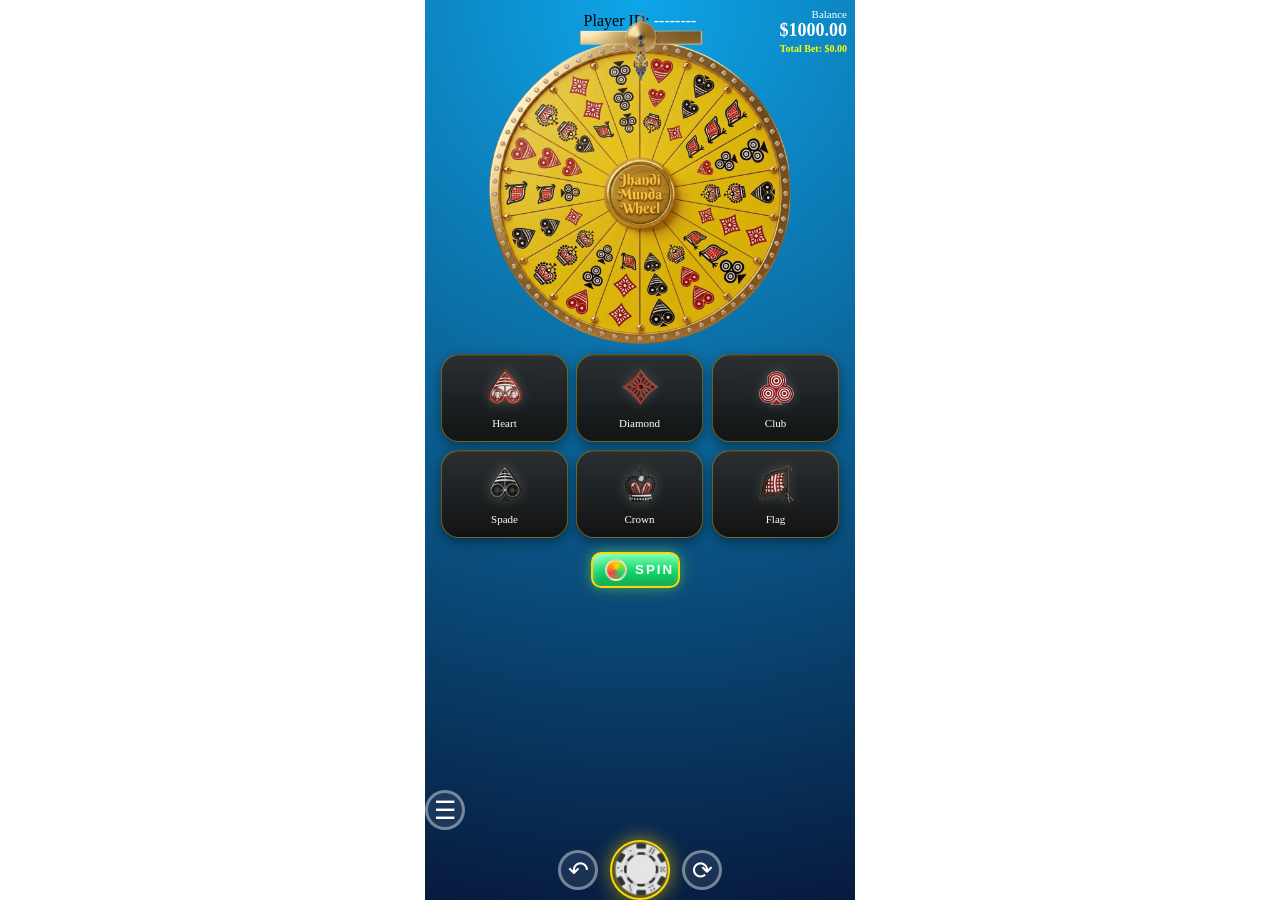
==== index.html @ 56bd4f76 "Update index.html" ====
<!DOCTYPE html>
<html lang="en">

<head>
<meta charset="UTF-8">
<meta name="viewport" content="width=device-width, initial-scale=1.0">

<title>Circle Board Game</title>

<link rel="stylesheet" href="wheel.css">
</head>

<body>

<div class="game-container">

    <!-- ========================
         💰 BALANCE SECTION
    ========================== -->
   <div class="balance-box">

    <span>Balance</span>

    <h2 id="balanceAmount">
        $1000.00
    </h2>

    <div id="totalBetDisplay">
        Total Bet: $0.00
    </div>

</div>

    <!-- ========================
         💰 user id $ total bet
    ========================== -->
    <div id="player-id">
    Player ID: <span id="playerIdValue">--------</span>
</div>
    


<!-- =========================
         🎰 WHEEL SECTION
    ========================== -->
<div class="wheel-wrapper">

    <img id="pointer" class="pointer-img" src="assets/pointer.png" alt="Pointer">

    <img id="wheel" class="wheel-img" src="assets/wheel.png" alt="Wheel">

    <div id="bubbleTrailLayer" class="bubble-trail-layer"></div>

    <div id="bonusBubbleLayer" class="bonus-overlay"></div>

    <div id="landingMultiplier" class="landing-multiplier"></div>

</div>

<!-- =========================
     🎯 SYMBOL BET TABLE
========================= -->
<div class="symbol-table">

    <div class="symbol-box" data-symbol="heart">
        <img src="assets/heart.png" alt="">
        <span>Heart</span>
        <div class="bet-amount"></div>
    </div>

    <div class="symbol-box" data-symbol="diamond">
        <img src="assets/diamond.png" alt="">
        <span>Diamond</span>
        <div class="bet-amount"></div>
    </div>

    <div class="symbol-box" data-symbol="club">
        <img src="assets/club.png" alt="">
        <span>Club</span>
        <div class="bet-amount"></div>
    </div>

    <div class="symbol-box" data-symbol="spade">
        <img src="assets/spade.png" alt="">
        <span>Spade</span>
        <div class="bet-amount"></div>
    </div>

    <div class="symbol-box" data-symbol="crown">
        <img src="assets/crown.png" alt="">
        <span>Crown</span>
        <div class="bet-amount"></div>
    </div>

    <div class="symbol-box" data-symbol="flag">
        <img src="assets/flag.png" alt="">
        <span>Flag</span>
        <div class="bet-amount"></div>
    </div>

</div>

<!-- =========================
     🎮 SPIN BUTTON
========================= -->
<div class="spin-section">
    <button id="spinBtn">

    <div class="wheel-icon"></div>

    <span class="btn-text">SPIN</span>

</button>
</div>

<!-- =========================
     🪙 CHIPS SECTION (PRO iGaming)
========================= -->


<!-- =========================
     🎮 BET TOOLBAR
========================= -->
<div class="bet-toolbar">

    <!-- MENU (independent) -->
    <div class="menu-holder">

        <button
            id="menuBtn"
            class="tool-icon"
            title="Menu"
        >
            ☰
        </button>

    </div>

    <!-- CENTER GROUP -->
    <div class="bet-center-group">

        <button
            id="undoBtn"
            class="tool-icon"
            title="Undo"
        >
            ↶
        </button>

    <div class="chips-wrapper">

        <div class="chips-container">

            <div class="chip default-chip" data-value="0.10">
                <img src="assets/chip_0.10c.png" alt="">
                <span>$0.10</span>
            </div>

            <div class="chip" data-value="0.20">
                <img src="assets/chip_20c.png" alt="">
                <span>$0.20</span>
            </div>

            <div class="chip" data-value="0.50">
                <img src="assets/chip_50c.png" alt="">
                <span>$0.50</span>
            </div>

            <div class="chip" data-value="1">
                <img src="assets/chip_1.png" alt="">
                <span>$1</span>
            </div>

            <div class="chip" data-value="2">
                <img src="assets/chip_2.png" alt="">
                <span>$2</span>
            </div>

            <div class="chip" data-value="5">
                <img src="assets/chip_5.png" alt="">
                <span>$5</span>
            </div>

        </div>

    </div>

    <button
        id="rebetBtn"
        class="tool-icon"
        title="Rebet"
    >
        ⟳
    </button>

 </div> <!-- bet-center-group -->

</div> <!-- bet
<!-- =========================
     MENU MODAL
========================= -->
<div id="menuModal" class="menu-modal">

    <div class="menu-box">

        <div class="menu-header">

            <span>MENU</span>

            <button id="closeMenuBtn">✖</button>

        </div>

        <div class="menu-grid">

            <div class="menu-card">
                <div class="icon">⚙️</div>
                <span>Settings</span>
            </div>

            <div class="menu-card">
                <div class="icon">📜</div>
                <span>History</span>
            </div>

            <div class="menu-card">
                <div class="icon">🎯</div>
                <span>How To Play</span>
            </div>

        </div>

    </div>

</div>
    
<!-- =========================
     📜 SCRIPTS
========================== -->

<audio id="chipSound" src="assets/chip.mp3"></audio>
<audio id="spinSound" src="assets/spin.mp3"></audio>
<audio id="tableSound" src="assets/table.mp3"></audio>
<audio id="spinButtonSound" src="assets/spinbutton.mp3"></audio>
<audio id="bubbleFlySound" src="assets/bubblebox.mp3"></audio>
<audio id="bubblebrustsound" src="assets/bubblebrust.mp3"></audio>
<audio id="bubbleLandSound" src="assets/bubble.mp3"></audio>
<audio id="bubbleWinSound" src="assets/bubblewin.mp3"></audio>
<script src="./gameEngine.js"></script>
<script src="./game.js"></script>

</body>
</html>
---- wheel.css ----
/* =====================================================
   🌐 DESIGN SYSTEM (GLOBAL TOKENS - iGAMING CORE)
====================================================== */

:root {

    /* =========================
       🎨 PRIMARY COLORS
    ========================= */

    --bg-dark: #071a3d;
    --bg-soft: #0ea5e9;

    --gold: #ffd700;
    --gold-dark: #c9a100;

    --text-main: #ffffff;
    --text-dim: rgba(255,255,255,0.7);

    /* =========================
       ✨ GLOW SYSTEM
    ========================= */

    --glow-gold-soft: rgba(255,215,0,0.25);
    --glow-gold-mid: rgba(255,215,0,0.45);
    --glow-gold-strong: rgba(255,215,0,0.75);

    --glow-dark: rgba(0,0,0,0.6);

    /* =========================
       🧱 SHADOW SYSTEM
    ========================= */

    --shadow-soft: 0 4px 12px rgba(0,0,0,0.4);
    --shadow-mid: 0 10px 25px rgba(0,0,0,0.6);
    --shadow-strong: 0 0 25px rgba(255,215,0,0.25);

    /* =========================
       📏 SPACING SYSTEM
    ========================= */

    --space-xs: 4px;
    --space-sm: 8px;
    --space-md: 12px;
    --space-lg: 20px;
    --space-xl: 32px;

    /* =========================
       🔘 BORDER RADIUS SYSTEM
    ========================= */

    --radius-sm: 6px;
    --radius-md: 12px;
    --radius-lg: 18px;
    --radius-round: 50%;

    /* =========================
       ⚡ ANIMATION SPEEDS
    ========================= */

    --fast: 0.15s;
    --normal: 0.25s;
    --slow: 0.6s;

    /* =========================
       🎮 Z-INDEX LAYER SYSTEM
    ========================= */

    --z-base: 1;
    --z-ui: 10;
    --z-overlay: 50;
    --z-top: 100;
}




/* ======================================================
   🧱 GAME SHELL / LAYOUT ENGINE (CASINO FRAME)
====================================================== */

.game-container {
    position: relative;

    width: 100%;
    max-width: 430px;
    height: 100dvh;

    margin: 0 auto;

    display: flex;
    flex-direction: column;
    align-items: center;

    justify-content: flex-start;

    padding: var(--space-md);

    overflow: hidden;

    background: radial-gradient(
        circle at top,
        var(--bg-soft),
        var(--bg-dark)
    );

    box-sizing: border-box;
}

/* =========================
   📐 MAIN GAME STAGE (WHEEL AREA WRAPPER)
========================= */

.game-stage {
    width: 100%;
    position: relative;

    display: flex;
    flex-direction: column;
    align-items: center;

    margin-top: var(--space-sm);
}

/* =========================
   🎯 CENTER GAME ZONE (WHEEL + POINTER)
========================= */

.game-center {
    position: relative;

    width: 100%;

    display: flex;
    justify-content: center;
    align-items: center;

    margin-top: var(--space-md);
    margin-bottom: var(--space-lg);
}

/* =========================
   🎮 ACTION ZONE (TABLE + SPIN AREA)
========================= */

.game-action {
    width: 100%;

    display: flex;
    flex-direction: column;
    align-items: center;

    gap: var(--space-md);
}

/* =========================
   📱 SAFE MOBILE LAYER (NO SCROLL CASINO LOCK)
========================= */

html,
body {

    width: 100%;

    height: 100%;
   min-height: 100dvh;
    margin: 0;
   
  overflow-x: hidden;

    overflow-y: hidden;

    touch-action: none;

}
<!-- ========================
         💰 user id $ total bet
    ========================== -->
#player-id {

    position: absolute;

    top: 8px;

    left: 8px;

    font-size: 10px;

    font-weight: bold;

    color: yellow;

    z-index: 9999;

    user-select: none;

}

#playerIdValue {

    color: #ffffff;

}


/* =========================
   🎯 OVERLAY SAFE ZONE (FOR FUTURE UI)
========================= */

.ui-overlay {
    position: absolute;
    inset: 0;

    pointer-events: none;

    z-index: var(--z-overlay);
}




/* =========================
   🎲 TABLE ESCTION
========================= */

.symbol-table {
    width: 95%;

    display: grid;
    grid-template-columns: repeat(3, 1fr);
    gap: var(--space-sm);

    margin-top: 0;
    margin-bottom: 12px;

    padding-top: 0;
}

.symbol-box {
    position: relative;

    background: linear-gradient(
        180deg,
        rgba(45,45,45,0.95),
        rgba(18,18,18,0.98)
    );

    border: 1px solid rgba(255,215,0,0.35);
    border-radius: var(--radius-lg);

    padding: var(--space-md);

    text-align: center;
    cursor: pointer;

    overflow: visible;
    isolation: isolate;

    transition: all var(--normal) ease;

    box-shadow:
        var(--shadow-soft),
        inset 0 1px 0 rgba(255,255,255,0.08);
}

/* =========================
   ✨ LIGHT SWEEP EFFECT (CASINO PREMIUM FEEL)
========================= */

.symbol-box::before {
    content: "";

    position: relative;
    top: 0;
    left: -130%;
   overflow: hidden;

    width: 60%;
    height: 100%;

    background: linear-gradient(
        90deg,
        transparent,
        rgba(255,255,255,0.18),
        transparent
    );

    transition: all 0.6s ease;
}

.symbol-box:hover::before {
    left: none;
}

/* =========================
   🎯 SYMBOL ICON
========================= */

.symbol-box img {
    width: 42px;
    height: 42px;

    object-fit: contain;

    filter: drop-shadow(0 0 6px rgba(255,255,255,0.2));
}
/* =========================
   SPIN BUTTON LOCK UNLOCK 
========================= */
/* বাটন লক হলে শুধু ভেতরের ব্যাকগ্রাউন্ড লাল হবে */
.btn-locked {
    /* এটি নিশ্চিত করবে শুধু ভেতরের ব্যাকগ্রাউন্ড কালার চেঞ্জ হবে */
    background-color: red !important; 
    
    /* ব্যাকগ্রাউন্ড ইমেজ বা গ্রেডিয়েন্ট থাকলে সেটিও মুছে ফেলবে যাতে সলিড রেড দেখায় */
    background-image: none !important; 
    
}

/* =========================
   🏷 TEXT LABEL
========================= */

.symbol-box span {
    display: block;
    margin-top: var(--space-xs);

    font-size: 11px;
    color: var(--text-main);
}

/* =========================
   🔥 HOVER STATE (CASINO LIFT EFFECT)
========================= */

.symbol-box:hover {
    transform: translateY(-2px) scale(1.03);

    border-color: rgba(255,215,0,0.75);

    box-shadow:
        0 0 18px var(--glow-gold-mid),
        0 0 30px var(--glow-gold-soft);
}

/* =========================
   💎 ACTIVE BET STATE (SELECTED BOX)
========================= */

.symbol-box.active {
    background: linear-gradient(
        180deg,
        rgba(255,215,0,0.18),
        rgba(255,180,0,0.08)
    );

    border-color: var(--gold);

    transform: scale(1.05);

    box-shadow:
        0 0 22px var(--glow-gold-strong),
        0 0 40px var(--glow-gold-soft);
}

/* =========================
   💰 BET MARKER (CHIP DISPLAY ON BOX)
========================= */

.bet-amount {
    position: absolute;
    top: 6px;
    left: 6px;

    z-index: 100;

    font-size: 24px;
    font-weight: bold;

    color: gold;

    pointer-events: none;
}
/* ======================================================
   🪙 CHIP SYSTEM — MENU SECTION 
====================================================== */
.bet-toolbar {

    position: fixed;

    left: 0;

    right: 0;

    bottom: max(10px, env(safe-area-inset-bottom));

}

.menu-holder {

    flex-shrink: 0;

    margin-right: 20px;

}

.bet-center-group {
   position: relative;
   top: 10px;

    display: flex;

    flex-direction: row;

    align-items: center;

    justify-content: center;

}

.tool-icon {

    width: 40px;
    height: 40px;

    border-radius: 50%;

    border: 3px solid rgba(255,255,255,.40);

    background: rgba(255,255,255,.08);

    color: #fff;

    font-size: 25px;

    display: flex;
    align-items: center;
    justify-content: center;

    cursor: pointer;

    flex-shrink: 0;

}

#menuBtn {

    margin-right: 40px;

}

#undoBtn {

    margin-right: 12px;

}

#rebetBtn {

    margin-left: 12px;

}
/* চিপস র্যাপার পজিশন */

.menu-modal {

    position: fixed;

    inset: 0;

    z-index: 99999;

    pointer-events: none;

}


.menu-modal.active {

    pointer-events: auto;

}

.menu-modal.active .menu-box {

    opacity: 1;

    transform: translateY(0);

}
.menu-box {

    position: absolute;

    bottom: 80px;

    left: 10px;

    width: 300px;

    max-width: 90vw;

    min-height: 180px;

    padding: 15px;

    padding-bottom: 30px;

    box-sizing: border-box;

    border-radius: 16px;

    background:
        linear-gradient(
            180deg,
            #FFD95A 0%,
            #F5C842 45%,
            #DFAF1F 100%
        );

    border:
        2px solid #FFE27A;

    box-shadow:
        0 0 15px rgba(255,215,0,.25),
        inset 0 1px 0 rgba(255,255,255,.45);

    overflow: hidden;

    opacity: 0;

    transform: translateY(30px);

    transition:
        opacity .25s ease,
        transform .25s ease;

}


.menu-grid{
    display:flex;
    flex-direction:row;
    gap:10px;
    justify-content:center;
}
/* MENU CARD START */

.menu-card {

    width: 70px;

    height: 70px;

    border-radius: 12px;

    background:
        linear-gradient(
            180deg,
            #2B2B2B 0%,
            #1A1A1A 100%
        );

    border:
        1px solid rgba(255,255,255,.12);

    box-shadow:

        inset 0 1px 0
        rgba(255,255,255,.08),

        0 2px 6px
        rgba(0,0,0,.35);

    display: flex;

    flex-direction: column;

    align-items: center;

    justify-content: center;

    text-align: center;

    flex-shrink: 0;

    cursor: pointer;

    transition:
        transform .2s ease,
        background .2s ease;

}

.menu-card:hover {

    transform: translateY(-2px);

    background:
        linear-gradient(
            180deg,
            #3A3A3A 0%,
            #222222 100%
        );

}

.menu-card .icon {

    font-size: 24px;

    color: #FFD95A;

    margin-bottom: 4px;

}

.menu-card span {

    color: #FFFFFF;

    font-size: 11px;

    font-weight: 600;

    line-height: 1.1;

}
.menu-header {

    display: flex;

    align-items: center;

    justify-content: center;

    position: relative;

    margin-bottom: 15px;

}

.menu-header span {

    color: #222;

    font-size: 18px;

    font-weight: 700;

}
/* MENU CARD CLOSE */
#closeMenuBtn {

    width: 32px;

    height: 32px;

    border: none;

    border-radius: 50%;

    background:
        rgba(255,255,255,.1);

    color: white;

    cursor: pointer;

}

/* ======================================================
   🪙 CHIP SYSTEM — PHYSICS SPRING (FINAL)
====================================================== */
.chips-wrapper {

    position: relative;

    display: flex;

    justify-content: center;

    align-items: center;

    flex-shrink: 0;
    z-index: 9999;

}


/* মেইন চিপস কন্টেইনার (ডিফল্ট অবস্থায় চিপগুলো একটার নিচে আরেকটা লুকিয়ে থাকবে) */
.chips-container {
    position: relative;
    width: 60px;
    height: 60px;
}
.chip img {
    width: 100%;
    height: 100%;
    object-fit: contain; /* ইমেজ গোল শেপ ধরে রাখবে, চ্যাপ্টা হবে না */
    display: block;
}

/* প্রতিটি চিপের কমন স্টাইল ও স্প্রিং ট্রানজিশন */
.chip {
    position: absolute;
    top: 0;
    left: 0;
    width: 100%;
    height: 100%;
    cursor: pointer;
    transition: transform 0.5s cubic-bezier(0.175, 0.885, 0.32, 1.275), opacity 0.3s;
    opacity: 0;
    pointer-events: none; /* বন্ধ থাকা অবস্থায় ক্লিক নেওয়া বন্ধ */
    z-index: 1;
}

/* ডিফল্ট চিপ (যা সবসময় দেখা যাবে এবং সবার উপরে থাকবে) */
.chip.default-chip {
    opacity: 1;
    pointer-events: auto;
    z-index: 10;
}

/* কন্টেইনার যখন OPEN (ক্লিক করার পর) হবে - চিপগুলো সেমি-সার্কেলে ছড়িয়ে যাবে */
.chips-container.open .chip {
    opacity: 1;
    pointer-events: auto;
}

/* ==================================================== */
/* 🪙 PRESTIGE 7-STATE SPRING CHIP FAN (TOTAL FIX)      */
/* ==================================================== */

/* ২. চিপের ডিজাইন ও এনিমেশন */
.chips-container .chip.default-chip,
.chips-container.open .chip.default-chip {
    width: 100%; /* কন্টেইনার অনুযায়ী সাইজ বড় হবে */
    height: 100%;
    transform: translate(0, 0) rotate(0deg) !important;
    z-index: 10;
    transition: transform 0.4s cubic-bezier(0.175, 0.885, 0.32, 1.275);
    
    /* গোল্ডেন বর্ডার ও গ্লোইং ইফেক্ট */
    outline: 2px solid gold;
    outline-offset: -2px;
    border-radius: 50%;
    filter: drop-shadow(0px 0px 10px rgba(255, 215, 0, 0.7));
    animation: goldenPulse 2s infinite alternate;
}

/* গোল্ডেন পালস এনিমেশন (একদম হালকা এবং প্রিমিয়াম লুক দেবে) */
@keyframes goldenPulse {
    from {
        filter: drop-shadow(0px 0px 5px rgba(255, 215, 0, 0.5));
    }
    to {
        filter: drop-shadow(0px 0px 15px rgba(255, 215, 0, 0.9));
    }
}

/* ২. ফ্যান ওপেন হলে পিওর স্প্রিং অ্যানিমেশন (সবগুলো চিপের জন্য) */
/* কোনো মিলি-সেকেন্ড ডিলে ছাড়া সব চিপ একসাথে নিচ থেকে স্প্রিংয়ের মতো উপরে ডানা মেলবে */
.chips-container.open .chip:not(.default-chip) {
    animation: springFanOpen 0.5s cubic-bezier(0.175, 0.885, 0.32, 1.275) both;
    transition: transform 0.3s ease, z-index 0.1s ease;
}

/* ৩. গুগল গাইডলাইন অনুযায়ী মোট ৭টি চাইল্ড স্টেটের নিখুঁত ডিস্ট্রিবিউশন */
/* এর ফলে সোয়াপিংয়ের সময় কোনো ঘর খালি থাকবে না এবং ৭টি স্টেটই সুরক্ষিত থাকবে */

/* স্লট ১: চরম বামে */
.chips-container.open .chip:nth-child(2) {
    transform: translate(-50px, 12px) rotate(-15deg) !important;
}

/* স্লট ২: মাঝামাঝি বামে */
.chips-container.open .chip:nth-child(3) {
    transform: translate(-40px, -30px) rotate(-20deg) !important;
}

/* স্লট ৩: সোজা উপরে (ওভারল্যাপ এড়াতে সামান্য এক্স-অক্ষ সরানো ও দূরত্ব কমানো হয়েছে) */
.chips-container.open .chip:nth-child(4) {
    transform: translate(7px, -50px) rotate(0deg) !important;
}

/* স্লট ৪: মাঝামাঝি ডানে */
.chips-container.open .chip:nth-child(5) {
    transform: translate(50px, -30px) rotate(20deg) !important;
}
/* স্লট ۵: চরম ডানে */
.chips-container.open .chip:nth-child(6) {
    transform: translate(70px, 12px) rotate(15deg) !important;
}

/* স্লট ৬: এক্সট্রা ব্যাকআপ স্টেট (সোয়াপিং সেফটি চাইল্ড) */
.chips-container.open .chip:nth-child(7) {
    transform: translate(0px, -80px) rotate(0deg) !important;
}


/* ==================================================== */
/* 🎥 পিওর স্প্রিং ফ্যান ওপেন অ্যানিমেশন ফ্রেম            */
/* ==================================================== */
@keyframes springFanOpen {
    0% {
        opacity: 0;
        /* ফ্যান খোলার মুহূর্তে চিপগুলো মেইন ডিফল্ট চিপের ভেতর (0,0) থেকে জন্ম নেবে */
        transform: translate(0, 0) scale(0.3) rotate(0deg); 
    }
    70% {
        /* স্প্রিং এফেক্ট দেওয়ার জন্য চিপগুলো সামান্য একটু বড় হয়ে পপ-আপ করবে */
        scale: 1.08;
    }
    100% {
        opacity: 1;
        scale: 1;
        /*এখানে এসে চিপগুলো উপরে দেওয়া তাদের নিজ নিজ translate পজিশন ও অ্যাঙ্গেলে লক হয়ে যাবে */
    }
}


/* ==================================================== */
/* 🖱️ চিপ হোভার এফেক্ট (অ্যানিমেশন বা পজিশন ভাঙবে না)   */
/* ==================================================== */
.chips-container.open .chip:not(.default-chip):hover {
    z-index: 15;
}
.chips-container.open .chip:nth-child(2):hover {
    transform: translate(-50px, 12px) rotate(-15deg) scale(1.03) !important;
}

.chips-container.open .chip:nth-child(3):hover {
    transform: translate(-40px, -30px) rotate(-20deg) scale(1.03) !important;
} 

.chips-container.open .chip:nth-child(4):hover {
    transform: translate(7px, -50px) rotate(0deg) scale(1.03) !important;
}

.chips-container.open .chip:nth-child(5):hover {
    transform: translate(50px, -30px) rotate(20deg) scale(1.03) !important;
}

.chips-container.open .chip:nth-child(6):hover {
    transform: translate(70px, 12px) rotate(15deg) scale(1.03) !important;
}

.chips-container.open .chip:nth-child(7):hover {
    transform: translate(0px, -80px) rotate(0deg) scale(1.03) !important;
}

/* ডিফল্ট চিপ হোভার */
.chip.default-chip:hover {
    transform: scale(1.1) !important;
    z-index: 12;
}
/* ======================================================
   🪙 CHIP SYSTEM GLOWING EFFECT 
====================================================== */

/* ======================================================
   🪙 CHIP SYSTEM END
====================================================== */





/* ======================================================
   🎮 FINAL CASINO SPIN BUTTON (STABLE VERSION)
====================================================== */

#spinBtn {

    width: 92%;
    height: 36px;

    box-sizing: border-box;

    display: flex;
    align-items: center;
    justify-content: flex-start;

    gap: 8px;
    padding: 0 12px;

    position: relative;
    overflow: hidden;

    border-radius: 10px;

    border: 2px solid #ffd700;

    /* 🟢 DEFAULT GREEN STATE */
    background: linear-gradient(
        180deg,
        #7dffb3 0%,
        #18d96e 50%,
        #0ca84f 100%
    );

    color: #fff;

    font-weight: 900;
    letter-spacing: 2px;
    text-transform: uppercase;

    cursor: pointer;

    /* FIX: prevent size change */
    min-height: 36px;
    max-height: 36px;
    line-height: 36px;

    transition: all .25s ease;

    /* premium glow */
    box-shadow:
        0 0 10px rgba(0,255,120,.35),
        0 0 18px rgba(255,215,0,.25),
        inset 0 0 6px rgba(255,255,255,.15);
}

/* ======================================================
   🎡 WHEEL ICON (ALWAYS VISIBLE + ALWAYS SPINNING)
====================================================== */

.wheel-icon {

    width: 18px;
    height: 18px;

    flex-shrink: 0;

    border-radius: 50%;

    background: conic-gradient(
        #ffd700,
        #18d96e,
        #ff4040,
        #ffd700
    );

    border: 2px solid rgba(255,255,255,.6);

    animation: wheelSpin 1.2s linear infinite;

    display: flex;
    align-items: center;
    justify-content: center;
}

@keyframes wheelSpin {
    100% {
        transform: rotate(360deg);
    }
}

/* ======================================================
   ✨ GOLD SHINE EFFECT
====================================================== */

#spinBtn::before {

    content: "";

    position: absolute;

    top: -50%;
    left: -40%;

    width: 50%;
    height: 200%;

    background: linear-gradient(
        90deg,
        transparent,
        rgba(255,215,0,.35),
        rgba(255,255,255,.2),
        transparent
    );

    transform: rotate(25deg);

    animation: goldShine 3s linear infinite;
}

@keyframes goldShine {
    from { left: -40%; }
    to { left: 130%; }
}

/* ======================================================
   🔴 LOCKED STATE (ONLY COLOR CHANGE)
====================================================== */

#spinBtn.locked {

    background: linear-gradient(
        180deg,
        #ff8b8b 0%,
        #ff4040 50%,
        #c60000 100%
    );

    cursor: not-allowed;

    box-shadow:
        0 0 12px rgba(255,0,0,.4),
        0 0 20px rgba(255,0,0,.25),
        inset 0 0 6px rgba(255,255,255,.1);
}



/* ======================================================
   🎡 WHEEL ENGINE (CASINO ROTATION SYSTEM)
====================================================== */

.wheel-wrapper {
    position: relative;

    width: 320px;
    height: 320px;   /* 🔥 FIXED HEIGHT */
   border: none;

  margin-bottom: 0;
padding-bottom: 0;
   line-height: 0;
    display: flex;
    justify-content: center;
    align-items: center;
}
/* =========================
   🎡 WHEEL IMAGE CORE
========================= */
.wheel-img {

    width: 100%;
    height: 100%;

    display: block;

    object-fit: contain;

    transform-origin: center center;

    backface-visibility: hidden;

    transition: none;

    will-change: transform;
}


/* =========================
   🎯 WWEEL SECTION)
========================= */

.wheel-center-hub {
    position: absolute;
    top: 50%;
    left: 50%;

    transform: translate(-50%, -50%);

    width: 70px;
    height: 70px;

    border-radius: 50%;

    background: #111827;

    border: 3px solid var(--gold);

    display: flex;
    justify-content: center;
    align-items: center;

    font-size: 12px;

    z-index: var(--z-ui);

    box-shadow: 0 0 15px var(--glow-gold-mid);
}



/* =========================
   🎯 POINTER (CASINO INDICATOR FIXED)
========================= */

.pointer-img {
    position: absolute;

    top: -55px;
    left: 50%;

    transform: translateX(-50%);

    width: 160px;
    height: auto;

    z-index: var(--z-top);

    pointer-events: none;   
}

/* =========================
   ✨ WHEEL GLOW HALO EFFECT
========================= */

.wheel-wrapper::after {
    content: "";

    position: absolute;

    left: 50%;
    top: 50%;

    transform: translate(-50%, -50%);

    width: 140px;
    height: 140px;

    background: radial-gradient(
        circle,
        var(--glow-gold-mid),
        transparent 70%
    );

    filter: blur(18px);

    z-index: 0;

    pointer-events: none;
}

/* =========================
   🎡 WHEEL ENGINE END
====================================================== */




/* ======================================================
   💰 HUD / PLAYER STATE ENGINE (CASINO DISPLAY UI)
====================================================== */

.balance-box {

    position: absolute;

    top: 8px;

    right: 8px;

    text-align: right;

}

.balance-box span {

    display: block;

    font-size: 11px;

    color: #ffffff;

}

#balanceAmount {

    margin: 0;

    font-size: 18px;

    font-weight: bold;

    color: #ffffff;

}

#totalBetDisplay {

    margin-top: 2px;

    font-size: 10px;

    font-weight: bold;

    color: yellow;

}
/* =========================
   💎 WIN / LOSS FEEDBACK HUD (FUTURE READY)
========================= */

.win-popup {
    position: absolute;
    top: 60px;
    left: 50%;

    transform: translateX(-50%);

    padding: 10px 18px;

    border-radius: var(--radius-md);

    background: rgba(0,0,0,0.7);

    border: 1px solid var(--gold);

    color: var(--gold);

    font-weight: bold;

    box-shadow: 0 0 20px var(--glow-gold-soft);

    opacity: 0;
    pointer-events: none;

    transition: all var(--normal) ease;
}

/* ACTIVE STATE (FOR JS CONTROL) */
.win-popup.show {
    opacity: 1;
    transform: translateX(-50%) translateY(10px);
}

/* =========================
   📊 HUD OVERLAY SAFE LAYER
========================= */

.ui-overlay {
    position: absolute;
    inset: 0;

    pointer-events: none;

    z-index: var(--z-overlay);
}





/* ======================================================
   🔊 AUDIO VISUAL FEEDBACK LAYER (UI FEEL SYSTEM)
====================================================== */

/* =========================
   🎰 GLOBAL UI INTERACTION FEEL
========================= */

.ui-click {
    transform: scale(0.98);
    transition: transform 0.08s ease;
}

/* =========================
   🪙 CHIP CLICK FEEDBACK
========================= */

.chip-clicked {
    animation: chipPop 0.25s ease;
}

@keyframes chipPop {
    0% {
        transform: scale(1);
    }
    50% {
        transform: scale(1.2);
        box-shadow: 0 0 18px rgba(255,215,0,0.6);
    }
    100% {
        transform: scale(1.1);
    }
}

/* =========================
   🎮 SPIN BUTTON CLICK FEEDBACK
========================= */

.spin-clicked {
    animation: spinPress 0.18s ease;
}

@keyframes spinPress {
    0% {
        transform: translateY(0px) scale(1);
    }
    50% {
        transform: translateY(4px) scale(0.96);
    }
    100% {
        transform: translateY(0px) scale(1);
    }
}

/* =========================
   🎡 WHEEL SPIN AUDIO STATE HOOK
========================= */

.wheel-spinning {
    filter: brightness(1.1) contrast(1.05);
}

/* =========================
   💰 BALANCE CHANGE FEEDBACK
========================= */

.balance-flash {
    animation: balanceFlash 0.5s ease;
}

/* reuse safe animation */
@keyframes balanceFlash {
    0% {
        color: var(--gold);
        transform: scale(1);
    }
    50% {
        color: #fff;
        transform: scale(1.06);
    }
    100% {
        color: var(--gold);
        transform: scale(1);
    }
}

/* =========================
   🔊 SAFE AUDIO STATE CLASS (JS CONTROL READY)
========================= */

.audio-on {
    /* placeholder for future mute/unmute UI state */
}

.audio-off {
    opacity: 0.5;
    filter: grayscale(1);
}

/* ======================================================
   🔊 AUDIO VISUAL FEEDBACK LAYER END
====================================================== */




/* ======================================================
   ✨ ANIMATION ENGINE (CASINO FX LAYER)
====================================================== */

/* =========================
   🌟 CORE ATMOSPHERE FX (GLOW SYSTEM)
========================= */

@keyframes goldPulse {
    0%, 100% {
        box-shadow: 0 0 10px rgba(255,215,0,0.2);
    }
    50% {
        box-shadow: 0 0 25px rgba(255,215,0,0.6);
    }
}

/* =========================
   🎯 WIN HIGHLIGHT FX
========================= */

@keyframes winFlash {
    0% {
        transform: scale(1);
        box-shadow: 0 0 0 rgba(255,215,0,0);
    }
    50% {
        transform: scale(1.08);
        box-shadow: 0 0 30px rgba(255,215,0,0.8);
    }
    100% {
        transform: scale(1);
        box-shadow: 0 0 10px rgba(255,215,0,0.3);
    }
}

/* =========================
   🪙 CHIP SELECTION FX
========================= */

@keyframes chipSelect {
    0% {
        transform: scale(1);
    }
    50% {
        transform: scale(1.18);
    }
    100% {
        transform: scale(1.15);
    }
}


/* =========================
   💰 BALANCE FEEDBACK FX
========================= */

@keyframes balanceFlash {
    0% {
        color: var(--gold);
        transform: scale(1);
    }
    50% {
        color: #fff;
        transform: scale(1.05);
    }
    100% {
        color: var(--gold);
        transform: scale(1);
    }
}

.balance-update {
    animation: balanceFlash 0.5s ease;
}

/* =========================
   ✨ TABLE LIGHT SWEEP FX
========================= */

@keyframes lightSweep {
    0% {
        transform: translateX(-120%);
        opacity: 0;
    }
    50% {
        opacity: 1;
    }
    100% {
        transform: translateX(120%);
        opacity: 0;
    }
}

/* =========================
   🔥 BUTTON PRESS GLOW
========================= */

.spin-section button.glow {
    box-shadow: 0 0 25px rgba(255,215,0,0.6);
}

/* ======================================================
   ✨ ANIMATION ENGINE END
====================================================== */





/* ======================================================
   📊 GAME STATE VISUAL FEEDBACK (WIN / LOSS FX)
====================================================== */

/* =========================
   💰 WIN STATE FX
========================= */

.state-win {
    animation: winPulse 0.6s ease-in-out;
    color: var(--gold);
}

@keyframes winPulse {
    0% {
        transform: scale(1);
        text-shadow: 0 0 0 rgba(255,215,0,0);
    }
    50% {
        transform: scale(1.1);
        text-shadow: 0 0 20px rgba(255,215,0,0.8);
    }
    100% {
        transform: scale(1);
        text-shadow: 0 0 10px rgba(255,215,0,0.4);
    }
}

/* =========================
   ❌ LOSS STATE FX
========================= */

.state-loss {
    animation: lossShake 0.4s ease;
    color: #ff4d4d;
}

@keyframes lossShake {
    0% { transform: translateX(0); }
    25% { transform: translateX(-4px); }
    50% { transform: translateX(4px); }
    75% { transform: translateX(-3px); }
    100% { transform: translateX(0); }
}

/* =========================
   ⚪ NEUTRAL STATE (NO WIN)
========================= */

.state-neutral {
    opacity: 0.85;
    filter: grayscale(10%);
}

/* =========================
   💥 RESULT POPUP (CASINO STYLE)
========================= */

.result-popup {
    position: absolute;
    top: 50px;
    left: 50%;

    transform: translateX(-50%);

    padding: 10px 18px;

    border-radius: 12px;

    font-weight: bold;

    background: rgba(0,0,0,0.75);

    border: 1px solid var(--gold);

    color: var(--gold);

    box-shadow: 0 0 25px rgba(255,215,0,0.4);

    opacity: 0;
    pointer-events: none;

    transition: all 0.3s ease;
}

.result-popup.show {
    opacity: 1;
    transform: translateX(-50%) translateY(10px);
}

/* =========================
   🔥 WIN FLASH SCREEN EFFECT (OPTIONAL GLOBAL)
========================= */

.screen-win {
    animation: screenFlashWin 0.5s ease;
}

@keyframes screenFlashWin {
    0% {
        background: rgba(0,0,0,0.8);
    }
    50% {
        background: rgba(255,215,0,0.08);
    }
    100% {
        background: rgba(0,0,0,0.8);
    }
}

/* =========================
   ❌ LOSS SCREEN EFFECT
========================= */

.screen-loss {
    animation: screenFlashLoss 0.4s ease;
}

@keyframes screenFlashLoss {
    0% {
        background: rgba(0,0,0,0.8);
    }
    50% {
        background: rgba(255,0,0,0.08);
    }
    100% {
        background: rgba(0,0,0,0.8);
    }
}

/* ======================================================
   📊 GAME STATE VISUAL FEEDBACK END
====================================================== */





/* ======================================================
   📱 MOBILE + PERFORMANCE OPTIMIZATION (FINAL LAYER)
====================================================== */

/* =========================
   📱 GLOBAL MOBILE FIX
========================= */

html,
body {

    width: 100%;
    min-height: 100vh;

    margin: 0;
    padding: 0;

    touch-action: manipulation;
    -webkit-tap-highlight-color: transparent;

    overscroll-behavior: none;

    overflow-x: hidden;
}

/* ====================================
   🧱 SAFE GAME SCALING (ANDROID CHROME)
====================================== */

.game-container {

    width: 100%;

    max-width: 430px;

    min-height: 100dvh;

    margin: 0 auto;

    padding-left: 6px;
    padding-right: 6px;

    box-sizing: border-box;

    overflow: hidden;

    display: flex;

    flex-direction: column;

    align-items: center;

    justify-content: flex-start;

    gap: 2px;

}

/* =========================
   🎮 TOUCH OPTIMIZATION
========================= */

button,
.chip,
.symbol-box {

    touch-action: manipulation;

    -webkit-tap-highlight-color: transparent;

    user-select: none;
}

/* =========================
   ⚡ PERFORMANCE BOOST (GPU FORCE)
========================= */

.chip,
.spin-section button,
.symbol-box {
    will-change: transform;
    transform: translateZ(0);
}

.wheel-img {
    will-change: transform;
}

/* =========================
   📱 MOBILE LAYOUT TUNING
========================= */

@media (max-width: 768px) {

    .game-container {

        max-width: 430px;

        margin: 0 auto;
    }
}

/* =========================
   📱 SMALL SCREEN FIX (≤380px)
========================= */

@media (max-width: 380px) {

    .wheel-wrapper {

        width: 320px;
       height: 320px;
    }

    .spin-section button {

        width: 85px;
        height: 85px;

        font-size: 14px;
    }

    .chip {

        width: 42px;
        height: 42px;
    }

    .symbol-box {

        padding: 8px;
    }
}

/* =========================
   📱 VERY SMALL DEVICES (≤320px)
========================= */

@media (max-width: 320px) {

    .game-wrapper {
    display: flex;
    flex-direction: column;
    gap: 0 !important;
}

    .wheel-wrapper {
        margin-bottom: 0;
        padding-bottom: 0;
    }

    .symbol-table {
        margin-top: -20px;
    }
}
/* =========================
   LAYOUT CHECKER
========================= */

* {                        
    outline: none;   
}

/* =========================
   🔋 REDUCE ANIMATION (LOW-END DEVICES)
========================= */

@media (prefers-reduced-motion: reduce) {

    * {

        animation: none !important;

        transition: none !important;
    }
}

/* ======================================================
   📱 MOBILE + PERFORMANCE OPTIMIZATION END
====================================================== */

/* ======================================================
   🧨 PERFORMANCE + Z-INDEX CONTROL SYSTEM
====================================================== */


:root {

    --z-bg: 1;
    --z-base: 10;
    --z-ui: 50;
    --z-overlay: 100;
    --z-top: 999;
    --z-max: 9999;
}


/* =========================
   ⚡ GPU PERFORMANCE BOOST
========================= */


/* =========================
   🧊 ANTI-FLICKER FIX
========================= */

.game-container,
.wheel-wrapper {
    backface-visibility: hidden;
    -webkit-backface-visibility: hidden;
    transform-style: preserve-3d;
}

/* =========================
   🎯 SAFE LAYER CONTROL
========================= */

.wheel-wrapper { z-index: var(--z-base); }
.pointer-img { z-index: var(--z-top); }
.balance-box { z-index: var(--z-overlay); }
.spin-section { z-index: var(--z-ui); }
.symbol-table { z-index: var(--z-base); }

/* ======================================================
   🧨 PERFORMANCE + Z-INDEX CONTROL END
====================================================== */
/* ========================================================
   ⚡ SECTION 10: VOLTAGE BONUS & LIGHTNING ANIMATION (NEW)
   ======================================================== */


.main-wheel {
    width: 100%;
    height: 100%;
    border-radius: 50%;
    backface-visibility: hidden;
    will-change: transform;
    /* এই প্রপার্টিগুলো ব্রাউজারের GPU ব্যবহার করায় চাকা ঝাঁকুনি বা উল্টো মোড় নেবে না */
    transform-style: preserve-3d; 
    transition: transform 14s cubic-bezier(0.2, 1, 0.2, 1);
}
/* =====================================
   BONUS BUBBLE SYSTEM
===================================== */

.bonus-overlay {

    position: absolute;
    inset: 0;

    pointer-events: none;

    overflow: visible;

    z-index: 1000;
}

/* =====================================
   BUBBLE
===================================== */

.bonus-bubble {

    position: absolute;

    width: 1px;
    height: 1px;

    border-radius: 50%;

    display: flex;
    align-items: center;
    justify-content: center;

    color: #fff;

    font-weight: 700;

    overflow: hidden;

    backdrop-filter: none;

    border: 1px solid rgba(255,255,255,.45);

    box-shadow:

        inset 0 2px 8px rgba(255,255,255,.45),

        inset 0 -4px 8px rgba(0,0,0,.18),

        0 0 12px rgba(255,255,255,.35),

        0 0 20px rgba(255,255,255,.15);

}
.bonus-bubble::before {

    content: "";

    position: absolute;

    top: 15%;

    left: 18%;

    width: 35%;

    height: 35%;

    border-radius: 50%;

    background:

        rgba(255,255,255,.85);

    filter: blur(2px);

}
.bonus-bubble::after {

    content: "";

    position: absolute;

    top: 10%;

    left: 10%;

    right: 10%;

    height: 35%;

    border-radius: 50%;

    background:

        linear-gradient(
            to bottom,
            rgba(255,255,255,.55),
            transparent
        );

}
.bubble-winner {

    box-shadow:

        0 0 8px rgba(255,255,255,.7),

        0 0 16px rgba(255,255,255,.5),

        0 0 24px rgba(255,255,255,.3);

}
.bubble-winner {

    color: #fff;

    text-shadow:
        0 1px 2px rgba(0,0,0,.8);

}

}
.bubble-text {

    color: #fff;

    font-size: 12px;

    font-weight: 800;

    text-shadow:

        0 0 3px rgba(0,0,0,.6),

        0 0 8px rgba(255,255,255,.3);

}


/* =====================================
   GROW
===================================== */

.bubble-grow {

    animation:
        bubbleGrow 4s ease-out forwards;
}

@keyframes bubbleGrow {

    0% {

        width: 1px;
        height: 1px;

        opacity: 0;

        font-size: 0;

        transform:
            translate(-50%, -50%)
            scale(.2);
    }

    25% {

        width: 8px;
        height: 8px;

        opacity: 1;
    }

    50% {

        width: 16px;
        height: 16px;
    }

    75% {

        width: 24px;
        height: 24px;
    }

    100% {

        width: 32px;
        height: 32px;

        opacity: 1;

        font-size: 12px;

        transform:
            translate(-50%, -50%)
            scale(1);
    }
}

/* =====================================
   SURVIVOR
===================================== */

.bubble-survivor {

    animation:
        bubbleGrow 4s ease-out forwards,
        survivorPulse 1.2s infinite;
}

@keyframes survivorPulse {

    0% {

        filter:
            brightness(1);

    }

    50% {

        filter:
            brightness(1.4);

    }

    100% {

        filter:
            brightness(1);

    }
}

/* =====================================
   EXPLODE
===================================== */

.bubble-explode {

    animation:
        bubbleBlast .5s ease-out forwards !important;
}

@keyframes bubbleBlast {

    0% {

        opacity: 1;

        transform:
            translate(-50%, -50%)
            scale(1);
    }

    100% {

        opacity: 0;

        transform:
            translate(-50%, -50%)
            scale(2.5);
    }
}

/* =====================================
   FLYING
===================================== */

.bubble-flying {

    transition:
        left 1.2s ease,
        top 1.2s ease,
        transform 1.2s ease;

    z-index: 2000;
}

/* =====================================
   LANDED
===================================== */

.bubble-landed {

    width: 34px;
    height: 34px;

    font-size: 13px;

    opacity: 1;

    transform:
        translate(-50%, -50%)
        scale(1);

    box-shadow:
        0 0 15px rgba(255,255,255,.8),
        0 0 25px rgba(255,255,255,.6);
}

/* =====================================
   MULTIPLIER BADGE
===================================== */

.landing-multiplier {

    position: absolute;

    width: 34px;
    height: 34px;

    border-radius: 50%;

    display: flex;
    align-items: center;
    justify-content: center;

    font-size: 13px;
    font-weight: 700;

    color: #fff;

    pointer-events: none;

    opacity: 0;

    transform: scale(.5);

    z-index: 3000;
}

.landing-active {

    opacity: 1;

    transform: scale(1);

    transition:
        transform .1s ease,
        opacity .1s ease;
}

/* =====================================
   TRAIL
===================================== */

.bubble-trail-layer {

    position: absolute;

    inset: 0;

    pointer-events: none;

    overflow: visible;

    z-index: 999;
}

.bubble-trail {

    position: absolute;

    width: 8px;
    height: 8px;

    border-radius: 50%;

    opacity: .8;

    animation:
        trailFade .6s linear forwards;
}

@keyframes trailFade {

    from {

        opacity: .8;

        transform:
            translate(-50%, -50%)
            scale(1);
    }

    to {

        opacity: 0;

        transform:
            translate(-50%, -50%)
            scale(.2);
    }
}

/* =====================================
   SYMBOL TARGET EFFECT
===================================== */

.symbol-box.multiplier-hit {

    animation:
        multiplierHit .8s ease;
}

@keyframes multiplierHit {

    0% {

        transform: scale(1);
    }

    50% {

        transform: scale(1.08);
    }

    100% {

        transform: scale(1);
    }
}
.segment-win {

    animation:
        segmentWinPulse 0.35s ease-in-out 6;

    z-index: 20;

}

@keyframes segmentWinPulse {

    0% {

        transform: scale(1);

        box-shadow:
            0 0 0 rgba(255,215,0,0);

    }

    50% {

        transform: scale(1.08);

        box-shadow:
            0 0 12px rgba(255,215,0,.9),
            0 0 24px rgba(255,215,0,.6);

    }

    100% {

        transform: scale(1);

        box-shadow:
            0 0 6px rgba(255,215,0,.4);

    }

}
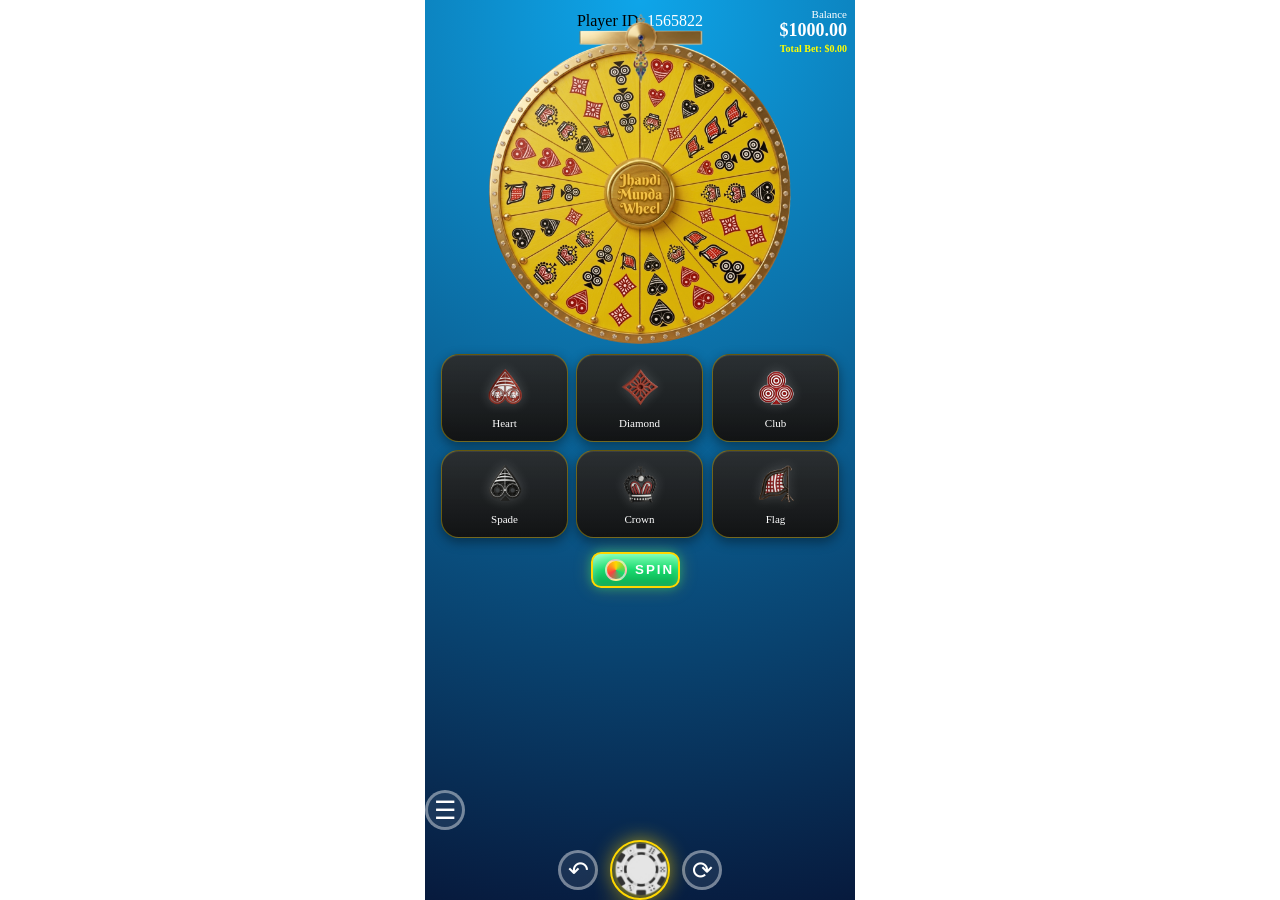
==== commit 1536dc73: "Update index.html" ====
--- a/index.html
+++ b/index.html
@@ -35,7 +35,7 @@
          💰 user id $ total bet
     ========================== -->
     <div id="player-id">
-    Player ID: <span id="playerIdValue">--------</span>
+    Player ID: <span id="playerIdValue">1565822</span>
 </div>
     
 
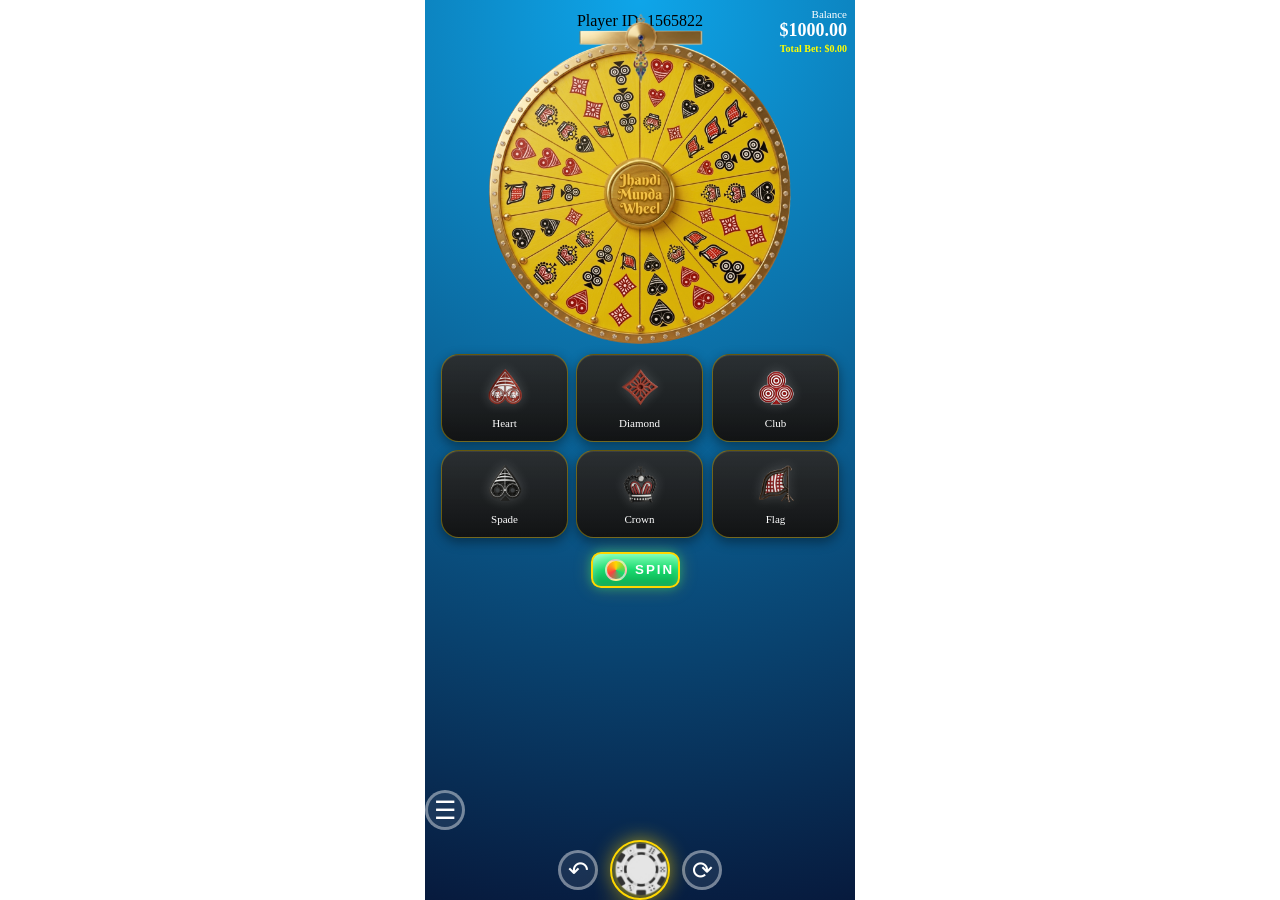
==== commit d88b2b69: "Update index.html" ====
--- a/index.html
+++ b/index.html
@@ -34,8 +34,13 @@
     <!-- ========================
          💰 user id $ total bet
     ========================== -->
-    <div id="player-id">
-    Player ID: <span id="playerIdValue">1565822</span>
+    <div class="player-id-box">
+
+    Player ID:
+    <span class="player-id-value">
+        1565822
+    </span>
+
 </div>
     
 
--- a/wheel.css
+++ b/wheel.css
@@ -174,51 +174,27 @@
     touch-action: none;
 
 }
+
+/* =========================
+   🎯 OVERLAY SAFE ZONE (FOR FUTURE UI)
+========================= */
+
+.ui-overlay {
+    position: absolute;
+    inset: 0;
+
+    pointer-events: none;
+
+    z-index: var(--z-overlay);
+}
 <!-- ========================
          💰 user id $ total bet
     ========================== -->
-#player-id {
-
-    position: absolute;
-
-    top: 8px;
-
-    left: 8px;
-
-    font-size: 10px;
-
-    font-weight: bold;
-
-    color: yellow;
-
-    z-index: 9999;
-
-    user-select: none;
-
-}
-
-#playerIdValue {
-
-    color: #ffffff;
-
-}
-
-
-/* =========================
-   🎯 OVERLAY SAFE ZONE (FOR FUTURE UI)
-========================= */
-
-.ui-overlay {
-    position: absolute;
-    inset: 0;
-
-    pointer-events: none;
-
-    z-index: var(--z-overlay);
-}
-
-
-
+#player-id{
+
+    background:red;
+
+}
 
 /* =========================
    🎲 TABLE ESCTION
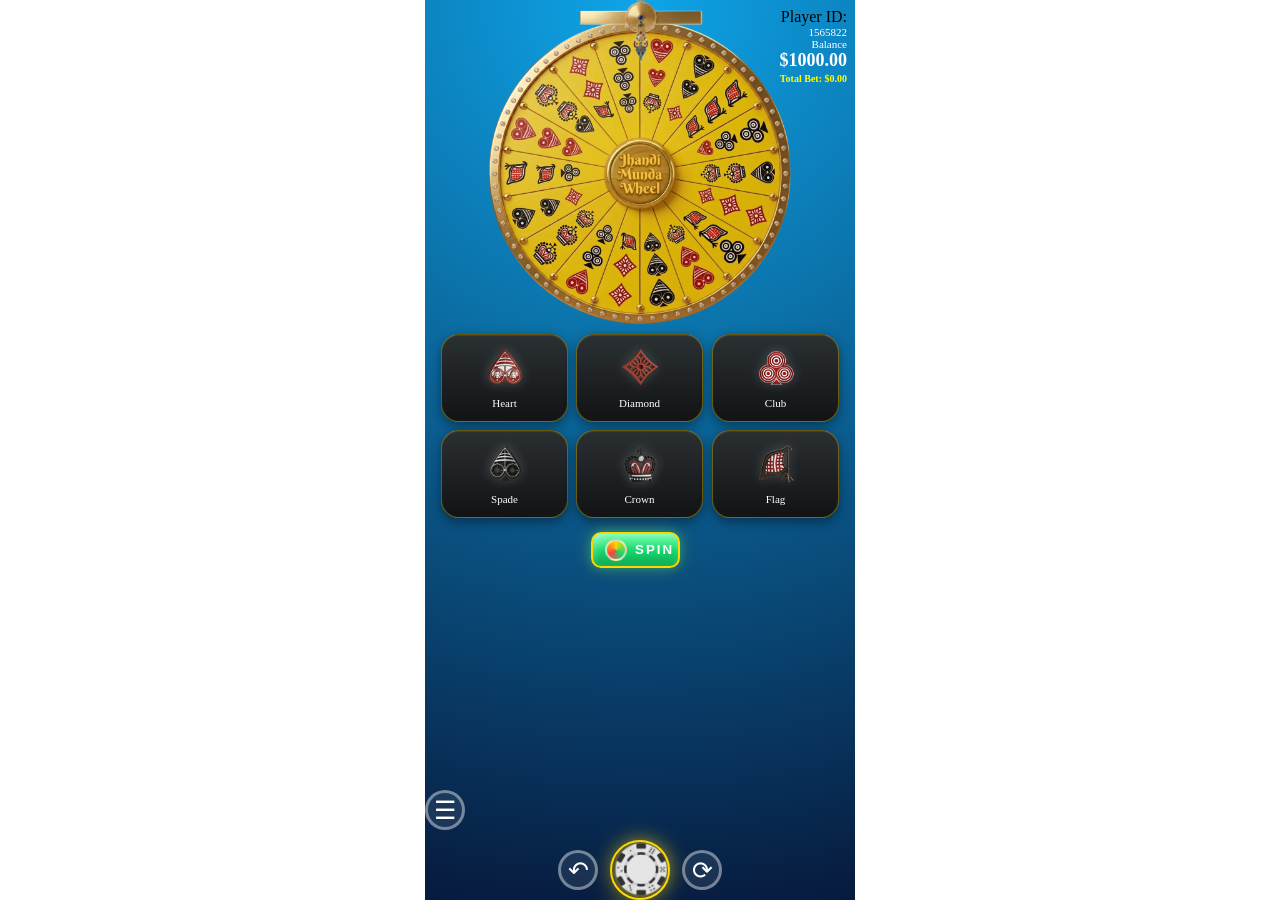
==== commit 8deff273: "Update index.html" ====
--- a/index.html
+++ b/index.html
@@ -15,9 +15,14 @@
 <div class="game-container">
 
     <!-- ========================
-         💰 BALANCE SECTION
+         💰 USE ID BALANCE SECTION
     ========================== -->
-   <div class="balance-box">
+<div class="balance-box">
+
+    <div id="playerIdDisplay">
+        Player ID:
+        <span id="playerIdValue">1565822</span>
+    </div>
 
     <span>Balance</span>
 
@@ -28,18 +33,6 @@
     <div id="totalBetDisplay">
         Total Bet: $0.00
     </div>
-
-</div>
-
-    <!-- ========================
-         💰 user id $ total bet
-    ========================== -->
-    <div class="player-id-box">
-
-    Player ID:
-    <span class="player-id-value">
-        1565822
-    </span>
 
 </div>
     
--- a/wheel.css
+++ b/wheel.css
@@ -190,9 +190,37 @@
 <!-- ========================
          💰 user id $ total bet
     ========================== -->
-#player-id{
-
-    background:red;
+.player-id-box {
+
+    position: absolute;
+
+    top: 8px;
+
+    left: 8px;
+
+    display: block;
+
+    width: auto;
+
+    margin: 0;
+
+    padding: 0;
+
+    text-align: left;
+
+    font-size: 10px;
+
+    font-weight: bold;
+
+    color: yellow;
+
+    z-index: 99999;
+
+}
+
+.player-id-value {
+
+    color: #ffffff;
 
 }
 
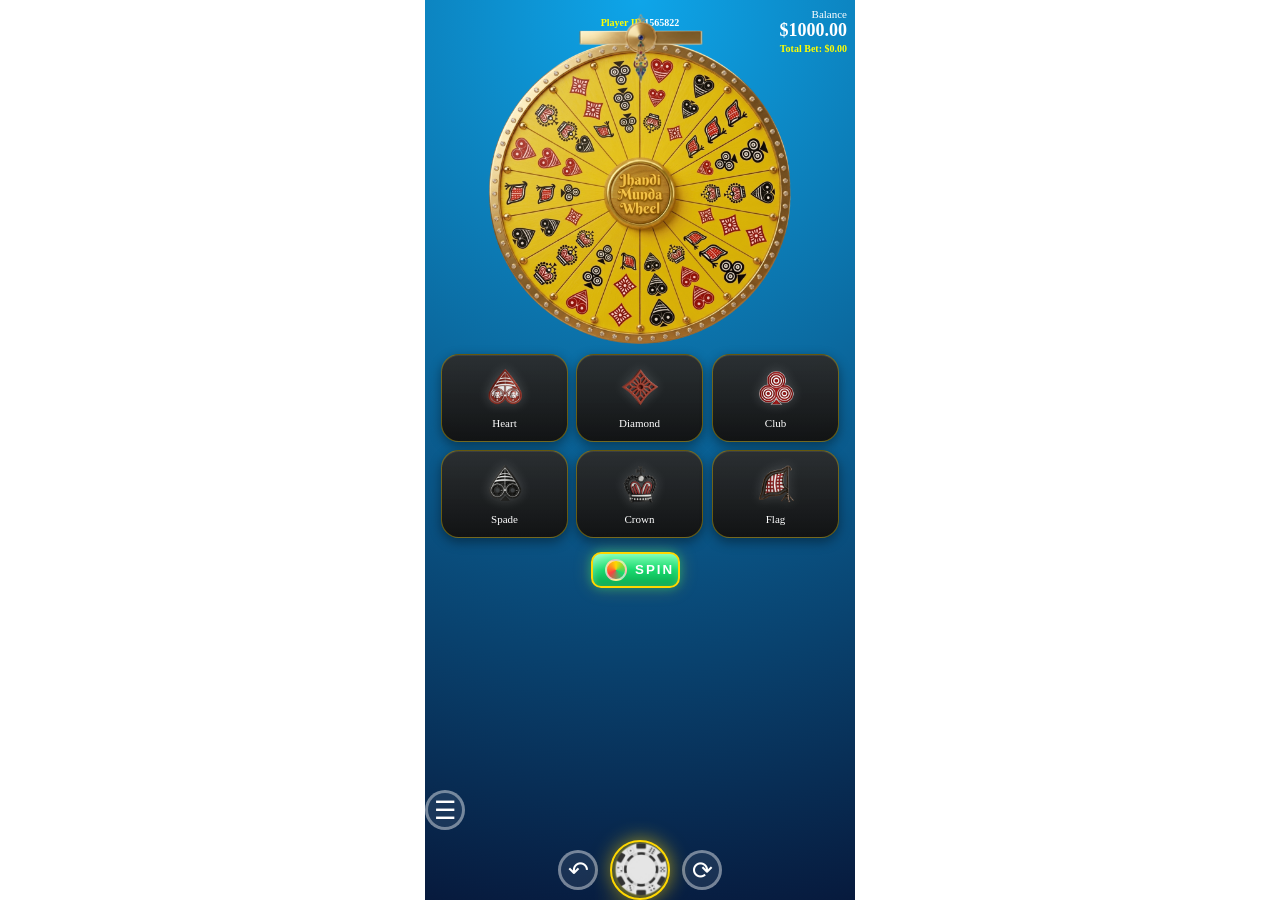
==== commit 22ec7e8d: "Update index.html" ====
--- a/index.html
+++ b/index.html
@@ -17,25 +17,22 @@
     <!-- ========================
          💰 USE ID BALANCE SECTION
     ========================== -->
-<div class="balance-box">
-
-    <div id="playerIdDisplay">
-        Player ID:
-        <span id="playerIdValue">1565822</span>
-    </div>
-
-    <span>Balance</span>
-
-    <h2 id="balanceAmount">
-        $1000.00
-    </h2>
-
-    <div id="totalBetDisplay">
-        Total Bet: $0.00
-    </div>
-
-</div>
-    
+<div class="balance-box"> <span>Balance</span>
+    <h2 id="balanceAmount"> $1000.00 </h2>
+    <div id="totalBetDisplay"> Total Bet: $0.00 </div> 
+</div>
+
+    <div class="player-info">
+
+    <span class="player-label">
+        Player ID
+    </span>
+
+    <span class="player-value">
+        1565822
+    </span>
+
+</div>
 
 
 <!-- =========================
--- a/wheel.css
+++ b/wheel.css
@@ -190,40 +190,43 @@
 <!-- ========================
          💰 user id $ total bet
     ========================== -->
-.player-id-box {
-
-    position: absolute;
-
-    top: 8px;
-
-    left: 8px;
-
-    display: block;
-
-    width: auto;
-
-    margin: 0;
-
-    padding: 0;
-
-    text-align: left;
-
-    font-size: 10px;
-
-    font-weight: bold;
-
-    color: yellow;
-
-    z-index: 99999;
-
-}
-
-.player-id-value {
-
-    color: #ffffff;
-
-}
-
+.player-info{
+
+    position:absolute;
+
+    top:8px;
+
+    left:8px;
+
+    display:flex;
+
+    align-items:center;
+
+    gap:4px;
+
+    z-index:9999;
+
+}
+
+.player-label{
+
+    font-size:10px;
+
+    font-weight:bold;
+
+    color:yellow;
+
+}
+
+.player-value{
+
+    font-size:10px;
+
+    font-weight:bold;
+
+    color:#ffffff;
+
+}
 /* =========================
    🎲 TABLE ESCTION
 ========================= */
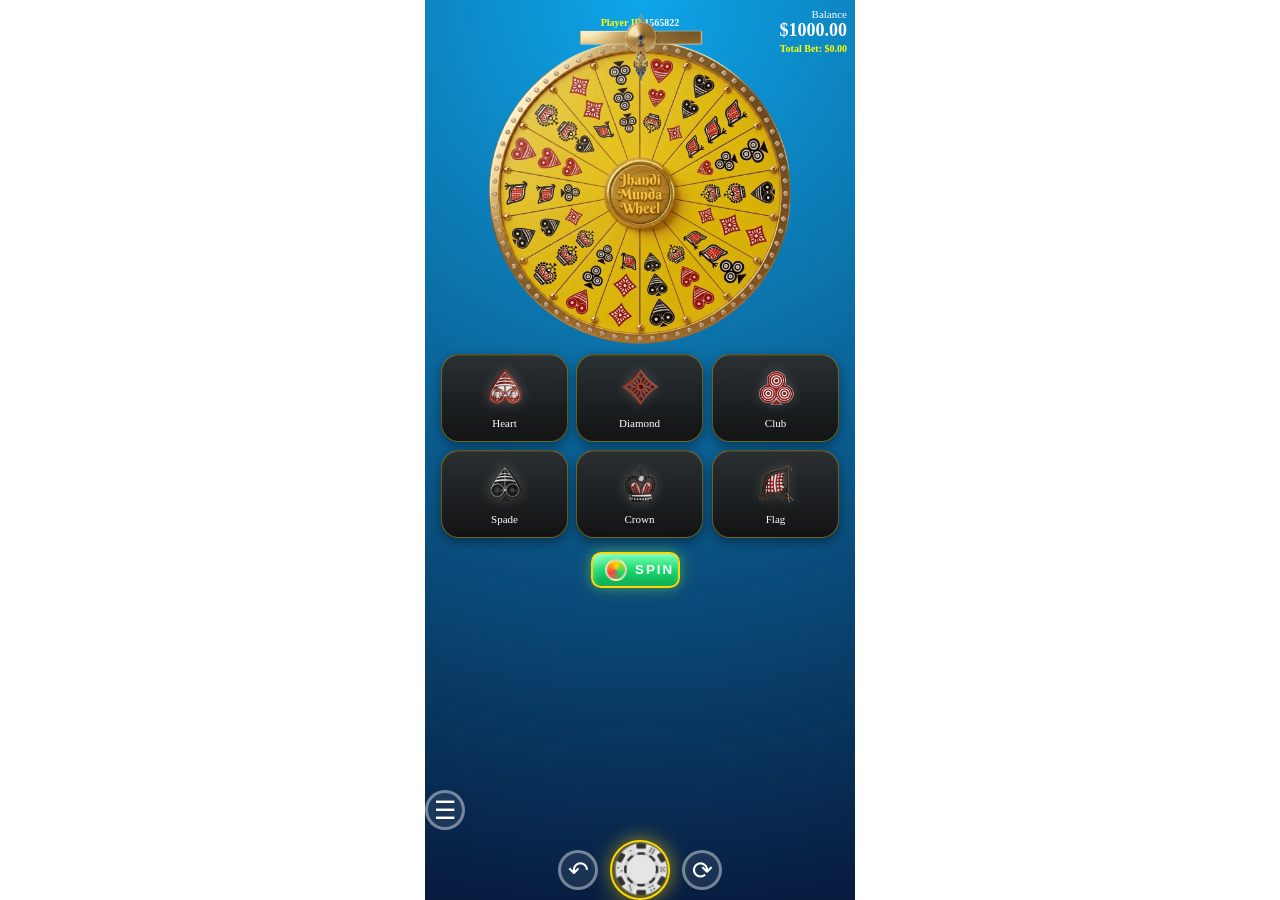
==== commit 3ceb0a36: "Update index.html" ====
--- a/index.html
+++ b/index.html
@@ -21,7 +21,6 @@
     <h2 id="balanceAmount"> $1000.00 </h2>
     <div id="totalBetDisplay"> Total Bet: $0.00 </div> 
 </div>
-
     <div class="player-info">
 
     <span class="player-label">
@@ -33,7 +32,6 @@
     </span>
 
 </div>
-
 
 <!-- =========================
          🎰 WHEEL SECTION
--- a/wheel.css
+++ b/wheel.css
@@ -192,23 +192,51 @@
     ========================== -->
 .player-info{
 
-    position:absolute;
-
-    top:8px;
-
-    left:8px;
-
-    display:flex;
-
-    align-items:center;
-
-    gap:4px;
-
-    z-index:9999;
+    position: fixed !important;
+
+    left: 10px !important;
+
+    bottom: 10px !important;
+
+    top: auto !important;
+
+    right: auto !important;
+
+    transform: none !important;
+
+    margin: 0 !important;
+
+    padding: 0 !important;
+
+    z-index: 999999;
+
+    display: flex;
+
+    align-items: left;
+
+    gap: 4px;
 
 }
 
 .player-label{
+
+    font-size: 10px;
+
+    font-weight: bold;
+
+    color: yellow;
+
+}
+
+.player-value{
+
+    font-size: 10px;
+
+    font-weight: bold;
+
+    color: #ffffff;
+
+}layer-label{
 
     font-size:10px;
 
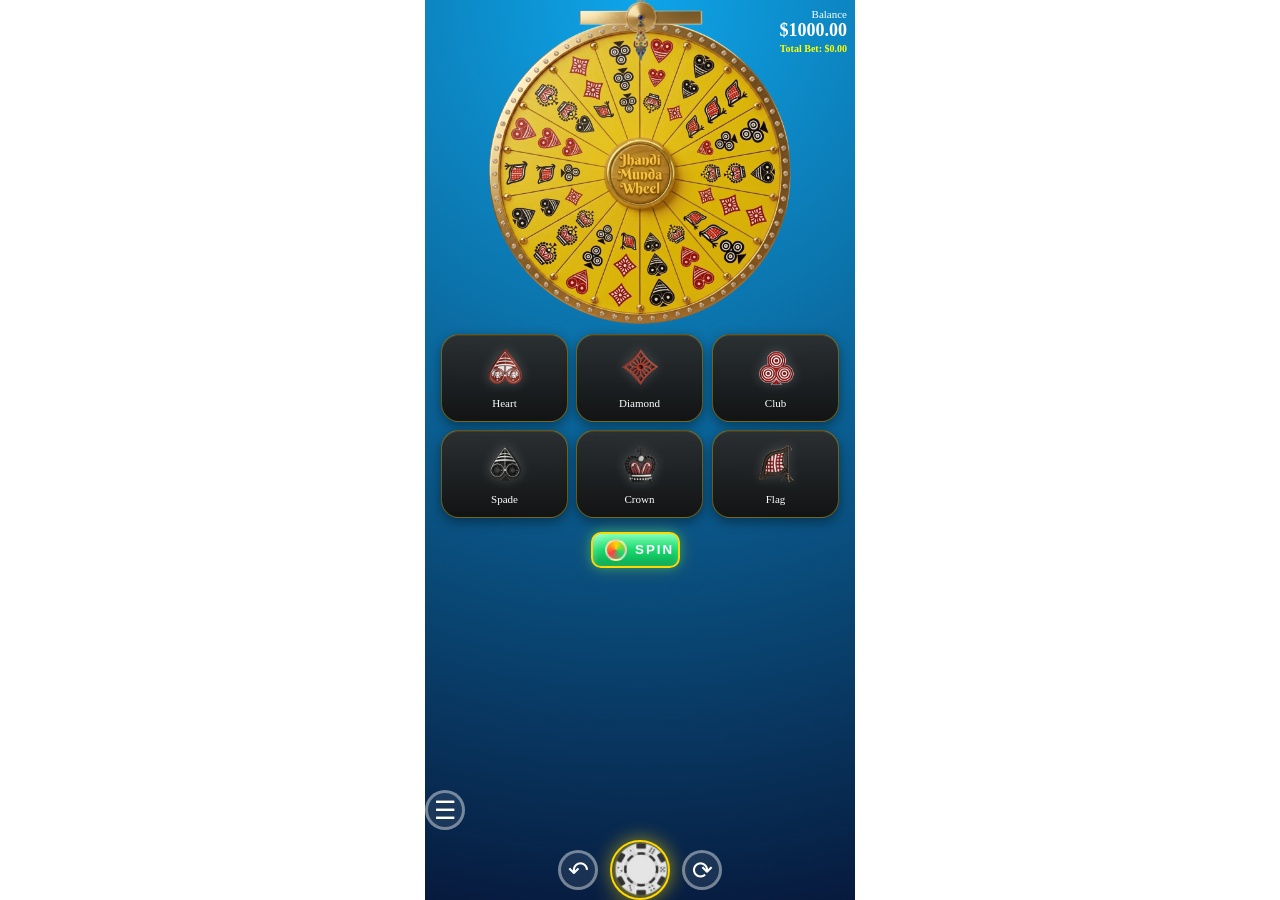
==== commit 30f0344b: "Update index.html" ====
--- a/index.html
+++ b/index.html
@@ -21,17 +21,7 @@
     <h2 id="balanceAmount"> $1000.00 </h2>
     <div id="totalBetDisplay"> Total Bet: $0.00 </div> 
 </div>
-    <div class="player-info">
-
-    <span class="player-label">
-        Player ID
-    </span>
-
-    <span class="player-value">
-        1565822
-    </span>
-
-</div>
+    
 
 <!-- =========================
          🎰 WHEEL SECTION
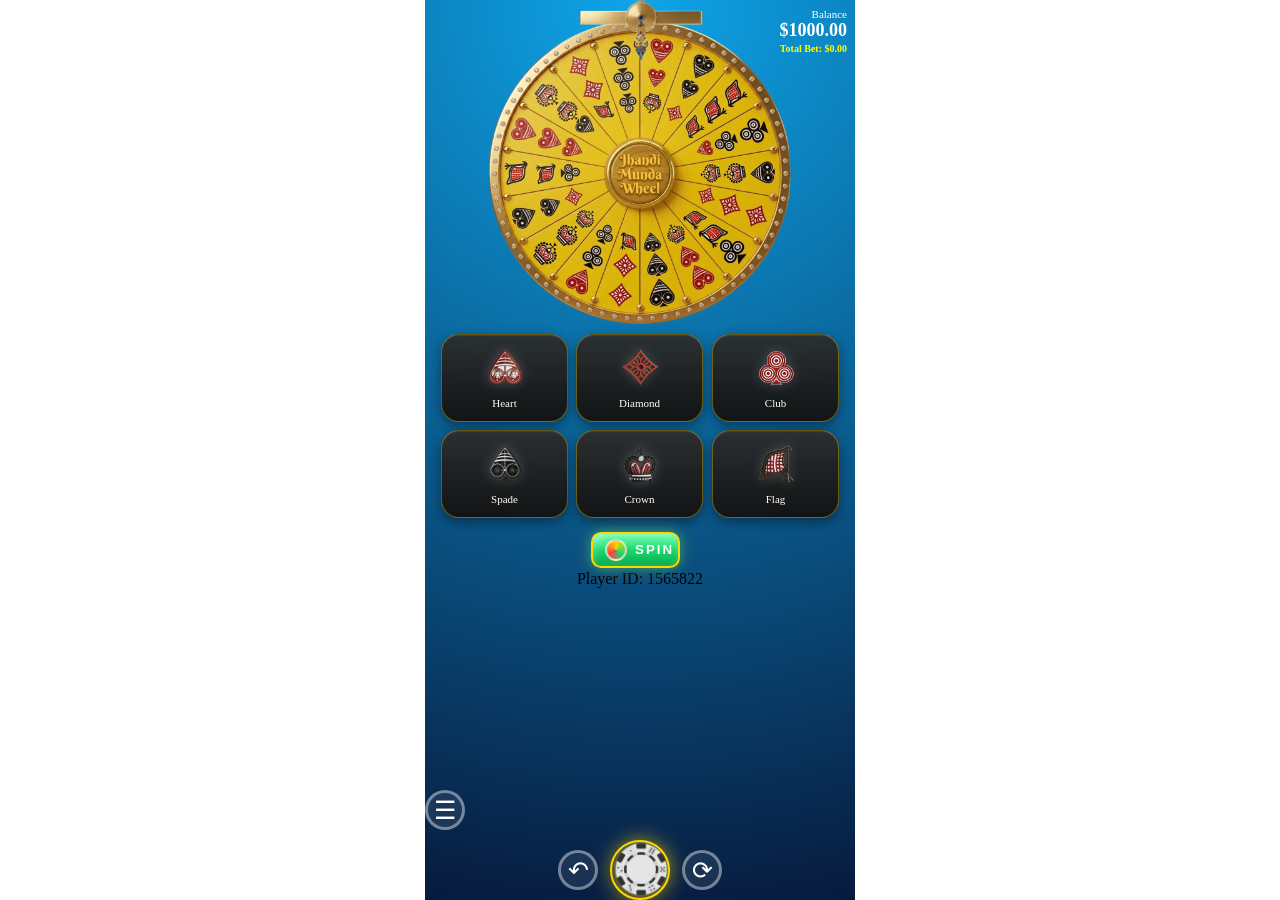
==== commit 2e406fc3: "Update index.html" ====
--- a/index.html
+++ b/index.html
@@ -179,6 +179,20 @@
  </div> <!-- bet-center-group -->
 
 </div> <!-- bet
+    <!-- =========================
+     user id 
+========================= -->
+    <div class="player-id-box">
+
+    <span class="player-id-label">
+        Player ID:
+    </span>
+
+    <span class="player-id-value">
+        1565822
+    </span>
+
+</div>
 <!-- =========================
      MENU MODAL
 ========================= -->
